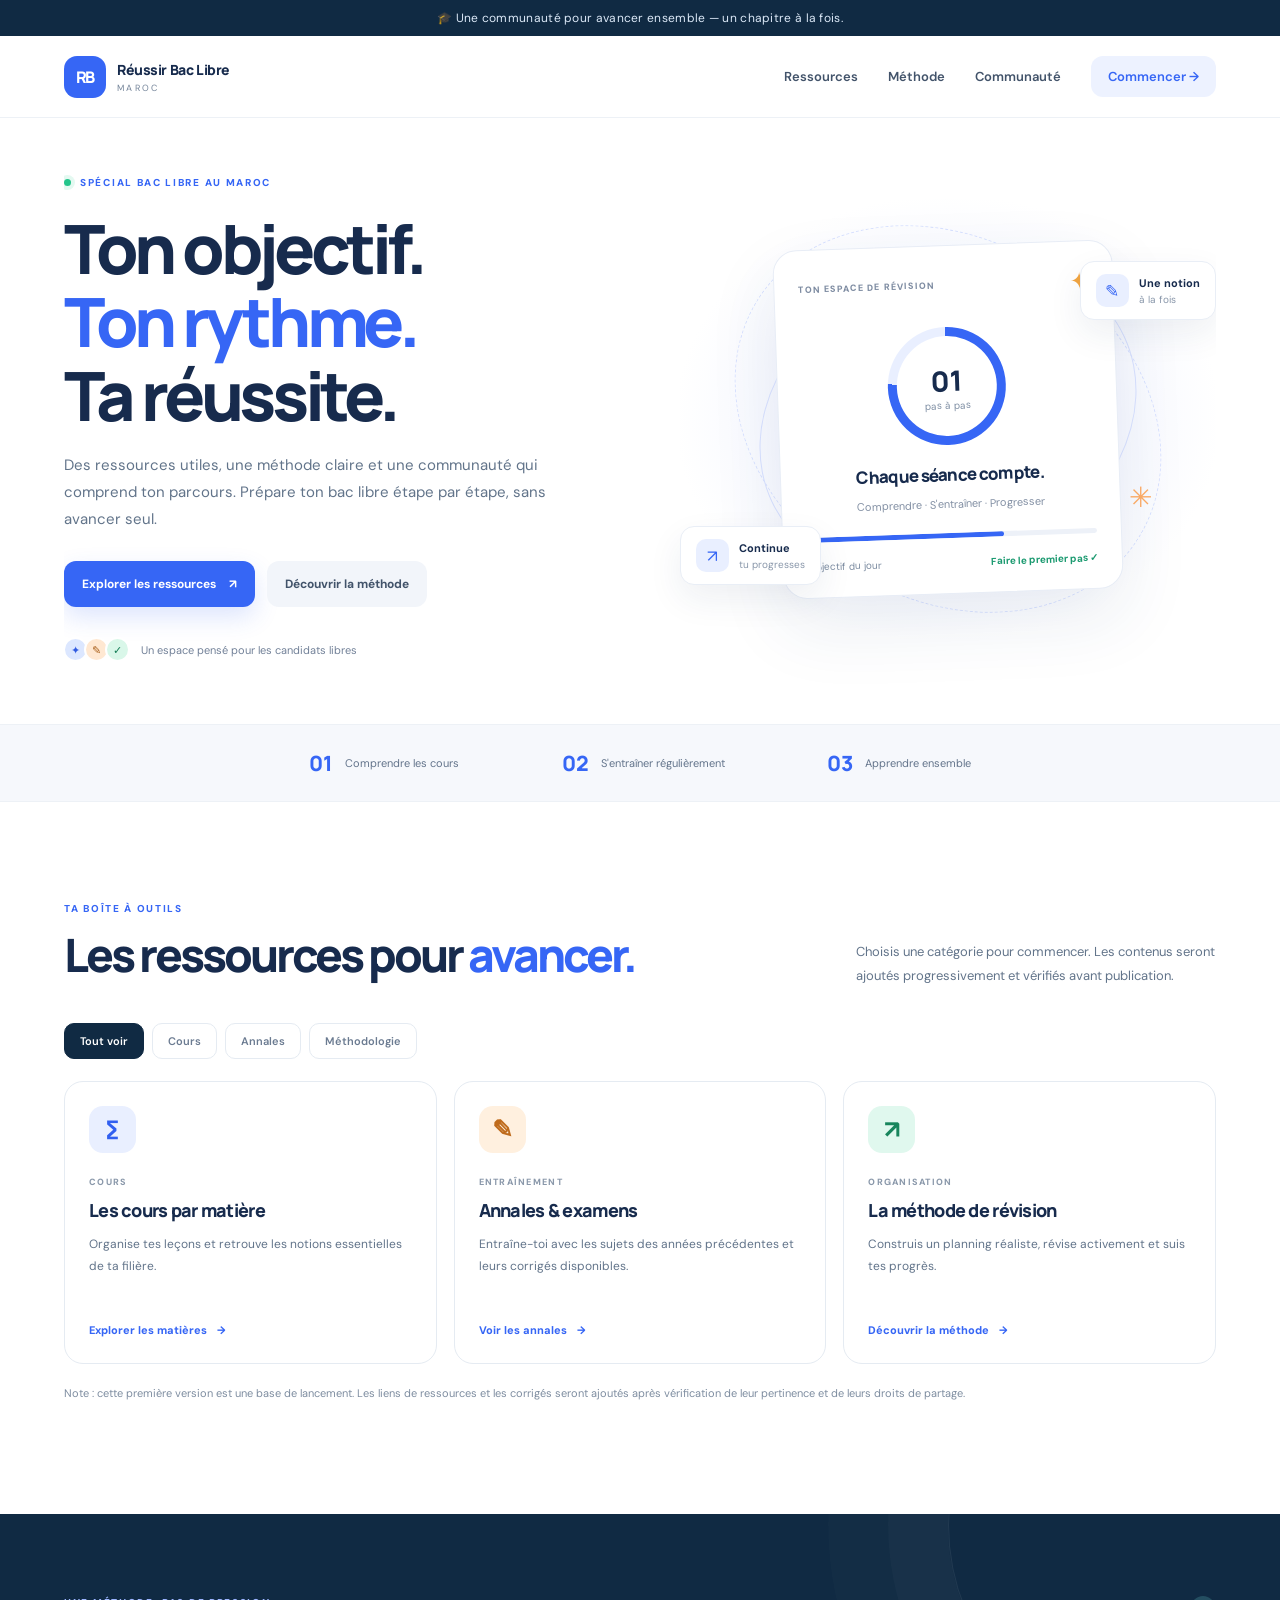
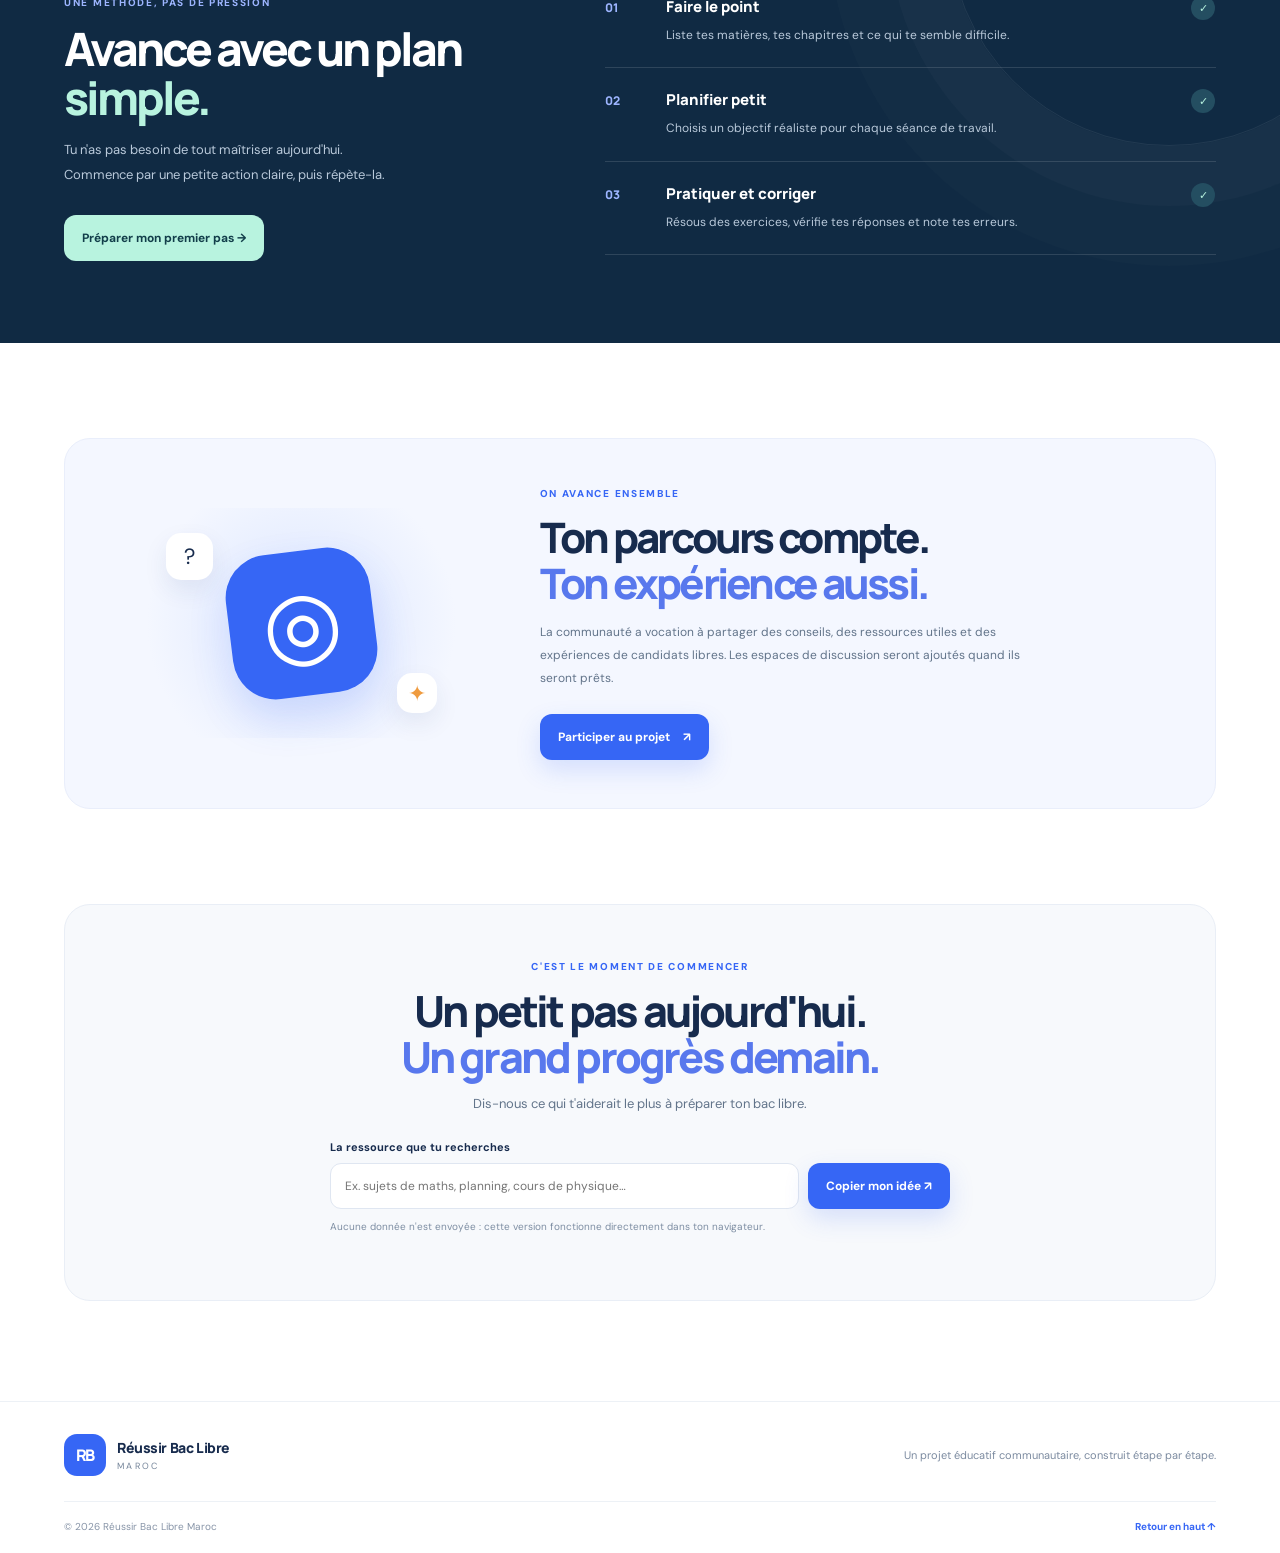
==== index.html @ 049cbcfb "Add files via upload" ====
<!doctype html>
<html lang="fr">
<head>
  <meta charset="utf-8">
  <meta name="viewport" content="width=device-width, initial-scale=1">
  <meta name="description" content="Réussir Bac Libre Maroc : ressources, méthodes de révision, annales et conseils pour préparer le baccalauréat libre au Maroc.">
  <meta name="theme-color" content="#102a43">
  <title>Réussir Bac Libre Maroc | Avance à ton rythme</title>
  <link rel="icon" href="favicon.svg" type="image/svg+xml">
  <link rel="stylesheet" href="style.css">
</head>
<body>
  <div class="announcement">🎓 Une communauté pour avancer ensemble — un chapitre à la fois.</div>
  <header class="site-header">
    <a class="brand" href="#accueil" aria-label="Réussir Bac Libre Maroc - Accueil">
      <span class="brand-mark">RB</span>
      <span><strong>Réussir Bac Libre</strong><small>MAROC</small></span>
    </a>
    <button class="menu-toggle" aria-label="Ouvrir le menu" aria-expanded="false">☰</button>
    <nav class="nav">
      <a href="#ressources">Ressources</a>
      <a href="#methode">Méthode</a>
      <a href="#communaute">Communauté</a>
      <a class="nav-cta" href="#demarrer">Commencer →</a>
    </nav>
  </header>

  <main>
    <section class="hero section" id="accueil">
      <div class="hero-copy reveal">
        <div class="eyebrow"><span class="live-dot"></span> SPÉCIAL BAC LIBRE AU MAROC</div>
        <h1>Ton objectif.<br><span>Ton rythme.</span><br>Ta réussite.</h1>
        <p class="hero-text">Des ressources utiles, une méthode claire et une communauté qui comprend ton parcours. Prépare ton bac libre étape par étape, sans avancer seul.</p>
        <div class="hero-actions">
          <a class="button button-primary" href="#ressources">Explorer les ressources <span>↗</span></a>
          <a class="button button-quiet" href="#methode">Découvrir la méthode</a>
        </div>
        <div class="trust-line"><span class="avatar-stack"><i>✦</i><i>✎</i><i>✓</i></span><span>Un espace pensé pour les candidats libres</span></div>
      </div>
      <div class="hero-visual reveal">
        <div class="orbit orbit-one"></div><div class="orbit orbit-two"></div>
        <div class="study-card">
          <div class="study-card-top"><span class="mini-label">TON ESPACE DE RÉVISION</span><span class="spark">✦</span></div>
          <div class="progress-ring"><div><strong>01</strong><small>pas à pas</small></div></div>
          <h3>Chaque séance compte.</h3>
          <p>Comprendre · S'entraîner · Progresser</p>
          <div class="fake-progress"><span></span></div>
          <div class="card-bottom"><span>Objectif du jour</span><strong>Faire le premier pas ✓</strong></div>
        </div>
        <div class="floating-note note-top"><span>✎</span><div><strong>Une notion</strong><small>à la fois</small></div></div>
        <div class="floating-note note-bottom"><span>↗</span><div><strong>Continue</strong><small>tu progresses</small></div></div>
        <div class="hero-star">✳</div>
      </div>
    </section>

    <section class="stats-strip" aria-label="Les piliers du site">
      <div><strong>01</strong><span>Comprendre les cours</span></div>
      <div><strong>02</strong><span>S'entraîner régulièrement</span></div>
      <div><strong>03</strong><span>Apprendre ensemble</span></div>
    </section>

    <section class="section resources-section" id="ressources">
      <div class="section-heading reveal">
        <div><div class="eyebrow">TA BOÎTE À OUTILS</div><h2>Les ressources pour <span>avancer.</span></h2></div>
        <p>Choisis une catégorie pour commencer. Les contenus seront ajoutés progressivement et vérifiés avant publication.</p>
      </div>
      <div class="filter-row" role="group" aria-label="Filtrer les ressources">
        <button class="filter active" data-filter="all">Tout voir</button>
        <button class="filter" data-filter="cours">Cours</button>
        <button class="filter" data-filter="examens">Annales</button>
        <button class="filter" data-filter="methode">Méthodologie</button>
      </div>
      <div class="resource-grid">
        <article class="resource-card reveal" data-category="cours">
          <div class="resource-icon icon-blue">∑</div><div class="resource-tag">COURS</div>
          <h3>Les cours par matière</h3><p>Organise tes leçons et retrouve les notions essentielles de ta filière.</p>
          <a href="#demarrer" class="text-link">Explorer les matières <span>→</span></a>
        </article>
        <article class="resource-card reveal" data-category="examens">
          <div class="resource-icon icon-orange">✎</div><div class="resource-tag">ENTRAÎNEMENT</div>
          <h3>Annales & examens</h3><p>Entraîne-toi avec les sujets des années précédentes et leurs corrigés disponibles.</p>
          <a href="#demarrer" class="text-link">Voir les annales <span>→</span></a>
        </article>
        <article class="resource-card reveal" data-category="methode">
          <div class="resource-icon icon-green">↗</div><div class="resource-tag">ORGANISATION</div>
          <h3>La méthode de révision</h3><p>Construis un planning réaliste, révise activement et suis tes progrès.</p>
          <a href="#methode" class="text-link">Découvrir la méthode <span>→</span></a>
        </article>
      </div>
      <p class="content-note">Note : cette première version est une base de lancement. Les liens de ressources et les corrigés seront ajoutés après vérification de leur pertinence et de leurs droits de partage.</p>
    </section>

    <section class="method-section" id="methode">
      <div class="section method-layout">
        <div class="method-copy reveal">
          <div class="eyebrow light-eyebrow">UNE MÉTHODE, PAS DE PRESSION</div>
          <h2>Avance avec un plan <span>simple.</span></h2>
          <p>Tu n'as pas besoin de tout maîtriser aujourd'hui. Commence par une petite action claire, puis répète-la.</p>
          <a class="button button-light" href="#demarrer">Préparer mon premier pas →</a>
        </div>
        <div class="steps reveal">
          <div class="step"><span class="step-number">01</span><div><h3>Faire le point</h3><p>Liste tes matières, tes chapitres et ce qui te semble difficile.</p></div><span class="step-check">✓</span></div>
          <div class="step"><span class="step-number">02</span><div><h3>Planifier petit</h3><p>Choisis un objectif réaliste pour chaque séance de travail.</p></div><span class="step-check">✓</span></div>
          <div class="step"><span class="step-number">03</span><div><h3>Pratiquer et corriger</h3><p>Résous des exercices, vérifie tes réponses et note tes erreurs.</p></div><span class="step-check">✓</span></div>
        </div>
      </div>
    </section>

    <section class="section community-section" id="communaute">
      <div class="community-panel reveal">
        <div class="community-art"><span class="bubble bubble-one">?</span><span class="bubble bubble-two">✦</span><div class="people-icon">◎</div></div>
        <div class="community-copy"><div class="eyebrow">ON AVANCE ENSEMBLE</div><h2>Ton parcours compte.<br><span>Ton expérience aussi.</span></h2><p>La communauté a vocation à partager des conseils, des ressources utiles et des expériences de candidats libres. Les espaces de discussion seront ajoutés quand ils seront prêts.</p><a class="button button-primary" href="#demarrer">Participer au projet <span>↗</span></a></div>
      </div>
    </section>

    <section class="section start-section" id="demarrer">
      <div class="start-card reveal">
        <div class="eyebrow">C'EST LE MOMENT DE COMMENCER</div>
        <h2>Un petit pas aujourd'hui.<br><span>Un grand progrès demain.</span></h2>
        <p>Dis-nous ce qui t'aiderait le plus à préparer ton bac libre.</p>
        <form id="idea-form">
          <label for="idea">La ressource que tu recherches</label>
          <div class="form-row"><input id="idea" name="idea" type="text" placeholder="Ex. sujets de maths, planning, cours de physique…" required maxlength="180"><button class="button button-primary" type="submit">Copier mon idée ↗</button></div>
          <p class="form-help" id="form-message" aria-live="polite">Aucune donnée n'est envoyée : cette version fonctionne directement dans ton navigateur.</p>
        </form>
      </div>
    </section>
  </main>

  <footer class="footer">
    <a class="brand footer-brand" href="#accueil"><span class="brand-mark">RB</span><span><strong>Réussir Bac Libre</strong><small>MAROC</small></span></a>
    <p>Un projet éducatif communautaire, construit étape par étape.</p>
    <div class="footer-bottom"><span>© <span id="year"></span> Réussir Bac Libre Maroc</span><a href="#accueil">Retour en haut ↑</a></div>
  </footer>
  <script src="script.js"></script>
</body>
</html>
---- style.css ----
@import url('https://fonts.googleapis.com/css2?family=DM+Sans:wght@400;500;600;700&family=Manrope:wght@400;500;600;700;800&display=swap');
:root{--navy:#102a43;--ink:#172b4d;--muted:#62748a;--blue:#3666f5;--mint:#b8f3df;--paper:#f7f9fc;--line:#e5ebf2;--orange:#ffb36b}
*{box-sizing:border-box}html{scroll-behavior:smooth;scroll-padding-top:88px}body{margin:0;color:var(--ink);font-family:"DM Sans",sans-serif;background:#fff}a{color:inherit;text-decoration:none}.announcement{background:var(--navy);color:#dce9f8;text-align:center;padding:10px 16px;font-size:12px;letter-spacing:.025em}.site-header{height:82px;display:flex;align-items:center;justify-content:space-between;padding:0 max(5vw,24px);border-bottom:1px solid #edf1f6;background:rgba(255,255,255,.92);position:sticky;top:0;z-index:10;backdrop-filter:blur(14px)}.brand{display:flex;align-items:center;gap:11px}.brand-mark{width:42px;height:42px;background:var(--blue);color:#fff;border-radius:13px;display:grid;place-items:center;font-family:Manrope,sans-serif;font-weight:800;letter-spacing:-.07em}.brand strong,.brand small{display:block}.brand strong{font:800 14px Manrope,sans-serif;letter-spacing:-.03em}.brand small{font-size:9px;letter-spacing:.25em;color:#75859a;margin-top:3px}.nav{display:flex;align-items:center;gap:30px;font-size:13px;font-weight:600;color:#42536a}.nav a:hover,.text-link:hover{color:var(--blue)}.nav .nav-cta{background:#edf2ff;color:var(--blue);padding:12px 17px;border-radius:12px}.menu-toggle{display:none;background:none;border:0;font-size:24px;color:var(--navy)}.section{width:min(1160px,90%);margin:0 auto}.hero{min-height:580px;display:grid;grid-template-columns:1.04fr .96fr;align-items:center;gap:35px;padding-top:58px;padding-bottom:62px;overflow:hidden}.eyebrow{font-size:10px;font-weight:800;letter-spacing:.17em;color:var(--blue);display:flex;align-items:center;gap:9px}.live-dot{height:7px;width:7px;background:#24c58b;border-radius:50%;box-shadow:0 0 0 4px #e4f9f1}.hero h1,.section-heading h2,.method-copy h2,.community-copy h2,.start-card h2{font-family:Manrope,sans-serif;font-size:clamp(42px,5.4vw,68px);line-height:1.08;letter-spacing:-.065em;margin:23px 0 20px;font-weight:800}.hero h1 span,.section-heading h2 span,.method-copy h2 span,.community-copy h2 span,.start-card h2 span{color:var(--blue)}.hero-text{max-width:500px;color:var(--muted);line-height:1.8;font-size:15px}.hero-actions{display:flex;gap:12px;flex-wrap:wrap;margin-top:28px}.button{border:0;border-radius:12px;padding:15px 18px;font:700 12px "DM Sans",sans-serif;display:inline-flex;align-items:center;justify-content:center;gap:13px;cursor:pointer;transition:transform .2s,box-shadow .2s}.button:hover{transform:translateY(-3px)}.button-primary{background:var(--blue);color:#fff;box-shadow:0 10px 24px #3666f52b}.button-quiet{background:#f2f5fa;color:#42536a}.trust-line{display:flex;align-items:center;gap:11px;color:#728198;font-size:11px;margin-top:30px}.avatar-stack{display:flex;padding-left:3px}.avatar-stack i{font-style:normal;display:grid;place-items:center;margin-left:-4px;border:2px solid white;border-radius:50%;width:25px;height:25px;background:#dce7ff;color:#315be1;font-size:11px}.avatar-stack i:nth-child(2){background:#ffe8d2;color:#a85e19}.avatar-stack i:nth-child(3){background:#d9f7e9;color:#137c55}.hero-visual{height:440px;display:grid;place-items:center;position:relative;background:radial-gradient(ellipse at center,#e9efff 0%,#f6f8ff 42%,transparent 72%)}.orbit{position:absolute;border:1px solid #d9e2ff;border-radius:50%;transform:rotate(-25deg)}.orbit-one{width:390px;height:310px}.orbit-two{width:450px;height:360px;transform:rotate(32deg);border-style:dashed}.study-card{width:min(340px,82%);background:#fff;border:1px solid #e8edf6;border-radius:24px;padding:24px;box-shadow:0 28px 70px #1d3d7018;z-index:1;transform:rotate(-2deg);animation:float 6s ease-in-out infinite}.study-card-top,.card-bottom{display:flex;justify-content:space-between;align-items:center}.mini-label{font-size:9px;font-weight:800;letter-spacing:.12em;color:#7d8ba1}.spark{color:#f2a541;font-size:23px}.progress-ring{margin:27px auto 18px;width:118px;height:118px;border-radius:50%;display:grid;place-items:center;background:conic-gradient(var(--blue) 0 76%,#e9efff 76% 100%);position:relative}.progress-ring:before{content:"";position:absolute;inset:9px;border-radius:50%;background:#fff}.progress-ring div{z-index:1;text-align:center}.progress-ring strong,.progress-ring small{display:block}.progress-ring strong{font:800 28px Manrope}.progress-ring small{font-size:10px;color:#8090a5}.study-card h3{text-align:center;font:800 17px Manrope;letter-spacing:-.04em;margin:10px 0}.study-card>p{text-align:center;color:#8390a4;font-size:11px}.fake-progress{height:5px;background:#edf1f8;border-radius:10px;margin:22px 0 18px;overflow:hidden}.fake-progress span{display:block;width:68%;height:100%;background:var(--blue);border-radius:10px}.card-bottom{font-size:10px;color:#7b8ba0}.card-bottom strong{color:#1b9a70;font-size:10px}.floating-note{position:absolute;z-index:2;background:#fff;border:1px solid #e9eef6;border-radius:14px;padding:12px 15px;display:flex;align-items:center;gap:10px;box-shadow:0 14px 35px #16376113;animation:float 5s ease-in-out infinite}.floating-note>span{width:33px;height:33px;display:grid;place-items:center;border-radius:10px;background:#e9efff;color:var(--blue);font-size:17px}.floating-note strong,.floating-note small{display:block}.floating-note strong{font-size:11px}.floating-note small{font-size:10px;color:#8997aa;margin-top:3px}.note-top{top:62px;right:0}.note-bottom{bottom:54px;left:0;animation-delay:-2s}.hero-star{position:absolute;right:12%;bottom:28%;font-size:28px;color:#ffad65}.stats-strip{background:#f6f8fc;display:flex;justify-content:center;gap:clamp(25px,8vw,120px);padding:24px 5%;border-top:1px solid #edf1f6;border-bottom:1px solid #edf1f6}.stats-strip div{display:flex;align-items:center;gap:12px}.stats-strip strong{font:800 21px Manrope;color:var(--blue)}.stats-strip span{font-size:11px;color:#63748b}.resources-section{padding-top:100px;padding-bottom:100px}.section-heading{display:flex;align-items:end;justify-content:space-between;gap:30px}.section-heading h2,.method-copy h2,.community-copy h2,.start-card h2{font-size:clamp(32px,4vw,46px);margin:15px 0}.section-heading>p{max-width:360px;font-size:13px;line-height:1.8;color:var(--muted);margin-bottom:8px}.filter-row{display:flex;gap:8px;margin:28px 0 22px;flex-wrap:wrap}.filter{border:1px solid var(--line);background:white;border-radius:10px;padding:10px 15px;color:#6b7b91;font:600 11px "DM Sans";cursor:pointer}.filter.active{background:var(--navy);border-color:var(--navy);color:white}.resource-grid{display:grid;grid-template-columns:repeat(3,1fr);gap:17px}.resource-card{border:1px solid var(--line);border-radius:19px;padding:24px;transition:transform .25s,box-shadow .25s;background:#fff}.resource-card:hover{transform:translateY(-5px);box-shadow:0 18px 45px #1b3d7010}.resource-icon{width:47px;height:47px;border-radius:14px;display:grid;place-items:center;font-size:25px;font-weight:700;margin-bottom:23px}.icon-blue{background:#e9efff;color:#315ff0}.icon-orange{background:#fff0df;color:#bf6b1c}.icon-green{background:#e0f8ee;color:#18855c}.resource-tag{font-size:9px;font-weight:800;letter-spacing:.14em;color:#8a98aa}.resource-card h3{font:800 18px Manrope;letter-spacing:-.04em;margin:10px 0}.resource-card p{color:var(--muted);font-size:12px;line-height:1.8;min-height:65px}.text-link{display:inline-flex;gap:10px;align-items:center;color:var(--blue);font-size:11px;font-weight:800;margin-top:12px}.content-note{font-size:11px;line-height:1.7;color:#7e8da0;margin-top:20px}.method-section{background:var(--navy);color:white;overflow:hidden;position:relative}.method-section:before{content:"";position:absolute;width:440px;height:440px;border:1px solid #ffffff13;border-radius:50%;right:-110px;top:-210px;box-shadow:0 0 0 60px #ffffff05,0 0 0 120px #ffffff03}.method-layout{display:grid;grid-template-columns:.85fr 1.15fr;gap:90px;padding-top:82px;padding-bottom:82px;position:relative}.light-eyebrow{color:#9db5ff}.method-copy h2{color:#fff}.method-copy h2 span{color:var(--mint)}.method-copy>p{font-size:13px;line-height:1.9;color:#b9c9da;max-width:340px;margin-bottom:28px}.button-light{background:var(--mint);color:#123e4a}.steps{display:flex;flex-direction:column}.step{display:grid;grid-template-columns:45px 1fr 25px;gap:16px;padding:21px 0;border-bottom:1px solid #ffffff20;align-items:start}.step:first-child{padding-top:0}.step-number{font:800 12px Manrope;color:#9db5ff;padding-top:3px}.step h3{font:800 15px Manrope;margin:0 0 8px}.step p{font-size:12px;line-height:1.8;color:#b9c9da;margin:0;max-width:400px}.step-check{background:#244e61;color:var(--mint);width:24px;height:24px;border-radius:50%;display:grid;place-items:center;font-size:11px}.community-section{padding-top:95px;padding-bottom:95px}.community-panel{background:#f4f7ff;border:1px solid #e9eefb;border-radius:26px;padding:48px;display:grid;grid-template-columns:.75fr 1.25fr;gap:50px;align-items:center;overflow:hidden}.community-art{height:230px;position:relative;display:grid;place-items:center;background:radial-gradient(circle,#dce5ff 0,#eaf0ff 42%,transparent 70%)}.people-icon{width:145px;height:145px;border-radius:43px;background:var(--blue);color:white;display:grid;place-items:center;font-size:92px;box-shadow:0 20px 40px #3666f52b;transform:rotate(-7deg)}.bubble{position:absolute;z-index:2;display:grid;place-items:center;background:#fff;border-radius:15px;box-shadow:0 10px 25px #203f7816;font-size:22px}.bubble-one{width:47px;height:47px;top:25px;left:14%}.bubble-two{width:40px;height:40px;bottom:25px;right:14%;color:#ef9b3f}.community-copy h2{font-size:clamp(30px,3.5vw,42px)}.community-copy h2 span{color:#5878ed}.community-copy>p{font-size:12px;line-height:1.9;color:var(--muted);max-width:500px;margin-bottom:24px}.start-section{padding-bottom:100px}.start-card{text-align:center;background:#f7f9fc;border:1px solid #e9eef6;border-radius:26px;padding:55px 25px}.start-card .eyebrow{justify-content:center}.start-card h2{font-size:clamp(30px,4vw,43px)}.start-card h2 span{color:#5878ed}.start-card>p{font-size:13px;color:var(--muted)}.start-card form{max-width:620px;text-align:left;margin:28px auto 0}.start-card label{display:block;font-size:11px;font-weight:700;margin-bottom:9px}.form-row{display:flex;gap:9px}.form-row input{min-width:0;flex:1;border:1px solid #dfe6f1;border-radius:11px;padding:14px;font:12px "DM Sans";outline:none}.form-row input:focus{border-color:var(--blue);box-shadow:0 0 0 3px #3666f51a}.form-help{font-size:10px;color:#7d8da2;line-height:1.6}.footer{padding:32px max(5vw,24px) 20px;border-top:1px solid #edf1f6;display:grid;grid-template-columns:1fr 1fr;gap:25px;align-items:center}.footer>p{font-size:11px;color:#7c8ba0;text-align:right}.footer-bottom{grid-column:1/-1;display:flex;justify-content:space-between;border-top:1px solid #edf1f6;padding-top:18px;color:#8794a7;font-size:10px}.footer-bottom a{color:var(--blue);font-weight:700}.reveal{opacity:0;transform:translateY(18px);transition:opacity .65s ease,transform .65s ease}.reveal.visible{opacity:1;transform:translateY(0)}@keyframes float{0%,100%{translate:0 0}50%{translate:0 -9px}}@media(max-width:800px){.site-header{height:72px}.menu-toggle{display:block}.nav{display:none;position:absolute;top:71px;left:0;right:0;background:#fff;border-bottom:1px solid var(--line);padding:20px 5%;flex-direction:column;align-items:stretch;gap:18px}.nav.open{display:flex}.nav .nav-cta{text-align:center}.hero{grid-template-columns:1fr;padding-top:55px;gap:10px}.hero-copy{max-width:620px}.hero-visual{height:390px}.section-heading{display:block}.section-heading>p{margin-top:10px}.resource-grid{grid-template-columns:1fr 1fr}.method-layout{grid-template-columns:1fr;gap:45px;padding-top:65px;padding-bottom:65px}.community-panel{grid-template-columns:1fr;gap:20px;padding:30px}.community-art{height:190px}.community-copy{text-align:center}.community-copy .eyebrow{justify-content:center}.community-copy>p{margin-left:auto;margin-right:auto}.community-copy .button{margin:auto}.stats-strip{gap:22px;justify-content:space-around}.stats-strip div{gap:7px}.stats-strip span{max-width:95px;line-height:1.4}}@media(max-width:520px){.announcement{font-size:10px}.site-header{padding:0 5%}.brand strong{font-size:12px}.hero h1{font-size:48px}.hero-visual{height:340px}.orbit-one{width:300px;height:250px}.orbit-two{width:330px;height:290px}.study-card{padding:19px;width:275px}.progress-ring{width:100px;height:100px;margin:20px auto 14px}.note-top{right:-4px;top:30px}.note-bottom{left:-4px;bottom:25px}.floating-note{padding:9px 10px}.floating-note>span{width:28px;height:28px}.stats-strip{display:grid;grid-template-columns:1fr;gap:13px;padding:22px 8%}.stats-strip div{justify-content:flex-start}.stats-strip strong{width:30px}.resources-section{padding-top:70px;padding-bottom:70px}.resource-grid{grid-template-columns:1fr}.resource-card p{min-height:0}.resource-card{padding:22px}.method-layout{width:86%}.community-section{padding-top:65px;padding-bottom:65px}.community-panel{padding:23px}.start-section{padding-bottom:65px}.start-card{padding:38px 18px}.form-row{flex-direction:column}.form-row .button{width:100%}.footer{grid-template-columns:1fr;gap:14px}.footer>p{text-align:left;margin:0}.footer-bottom{grid-column:auto}.hero-actions .button{font-size:11px;padding:13px 14px}}@media(prefers-reduced-motion:reduce){*,*::before,*::after{scroll-behavior:auto!important;animation:none!important;transition:none!important}.reveal{opacity:1;transform:none}}
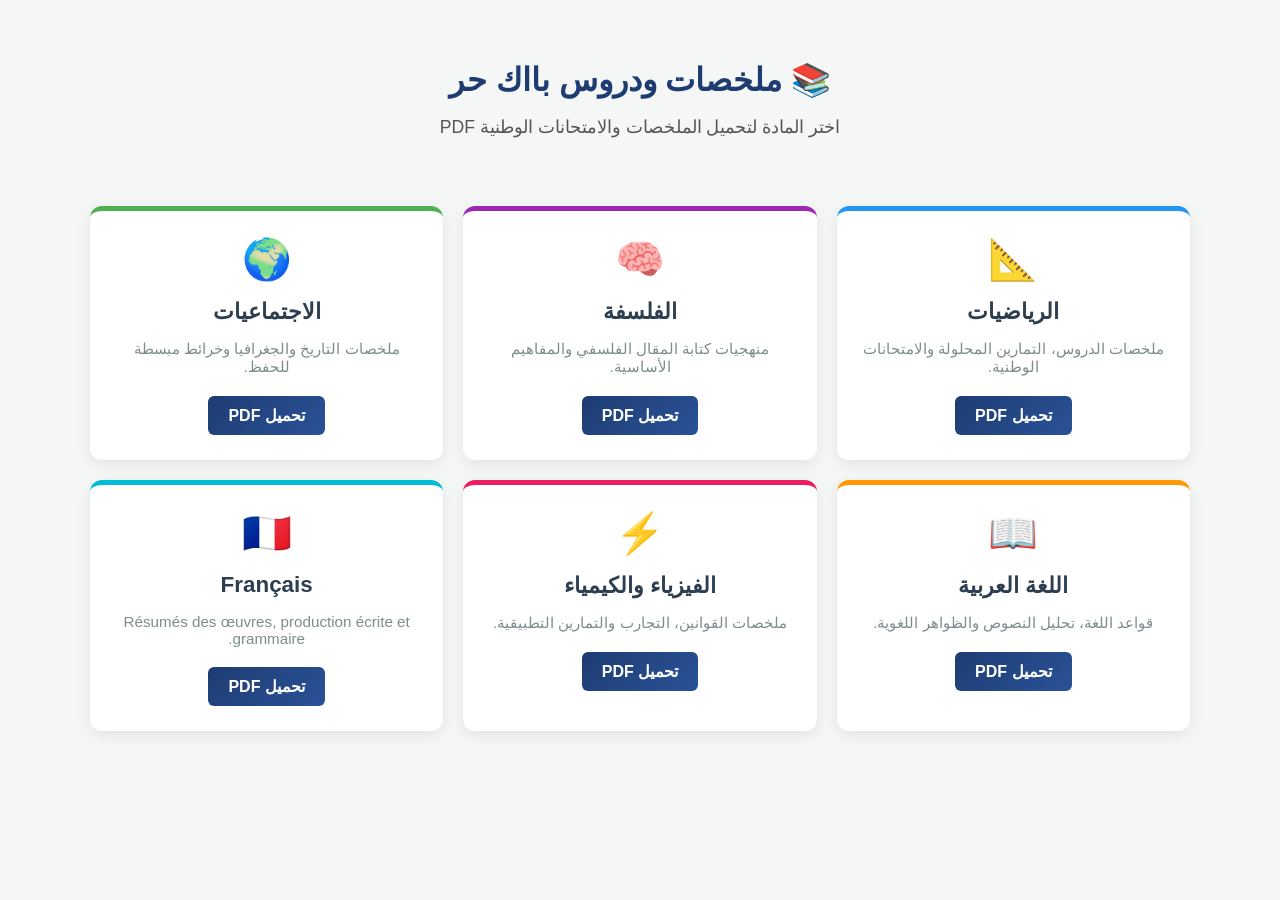
==== commit f6fb99cc: "Update index.html" ====
--- a/index.html
+++ b/index.html
@@ -1,137 +1,141 @@
-<!doctype html>
-<html lang="fr">
+   <!DOCTYPE html>
+<html lang="ar" dir="rtl">
 <head>
-  <meta charset="utf-8">
-  <meta name="viewport" content="width=device-width, initial-scale=1">
-  <meta name="description" content="Réussir Bac Libre Maroc : ressources, méthodes de révision, annales et conseils pour préparer le baccalauréat libre au Maroc.">
-  <meta name="theme-color" content="#102a43">
-  <title>Réussir Bac Libre Maroc | Avance à ton rythme</title>
-  <link rel="icon" href="favicon.svg" type="image/svg+xml">
-  <link rel="stylesheet" href="style.css">
+  <meta charset="UTF-8">
+  <meta name="viewport" content="width=device-width, initial-scale=1.0">
+  <title>Réussir Bac Libre Maroc - دروس وملخصات</title>
+  <style>
+    * {
+      box-sizing: border-box;
+      font-family: 'Segoe UI', Tahoma, Geneva, Verdana, sans-serif;
+    }
+    body {
+      background-color: #f4f7f6;
+      margin: 0;
+      padding: 20px;
+      direction: rtl;
+    }
+    .header {
+      text-align: center;
+      padding: 20px 0;
+    }
+    .header h1 {
+      color: #1e3c72;
+      margin-bottom: 8px;
+    }
+    .header p {
+      color: #555;
+      font-size: 1.1rem;
+    }
+    /* شبكة المواد */
+    .grid-container {
+      display: grid;
+      grid-template-columns: repeat(auto-fit, minmax(280px, 1fr));
+      gap: 20px;
+      max-width: 1100px;
+      margin: 30px auto;
+    }
+    /* بطاقة المادة */
+    .card {
+      background: #ffffff;
+      border-radius: 12px;
+      padding: 25px 20px;
+      box-shadow: 0 4px 15px rgba(0,0,0,0.08);
+      text-align: center;
+      transition: transform 0.3s ease, box-shadow 0.3s ease;
+      border-top: 5px solid #1e3c72;
+    }
+    .card:hover {
+      transform: translateY(-5px);
+      box-shadow: 0 8px 25px rgba(0,0,0,0.15);
+    }
+    .card-icon {
+      font-size: 2.5rem;
+      margin-bottom: 15px;
+    }
+    .card h3 {
+      margin: 0 0 10px 0;
+      color: #2c3e50;
+      font-size: 1.4rem;
+    }
+    .card p {
+      color: #7f8c8d;
+      font-size: 0.95rem;
+      margin-bottom: 20px;
+    }
+    .btn-download {
+      display: inline-block;
+      background: linear-gradient(135deg, #1e3c72, #2a5298);
+      color: white;
+      padding: 10px 20px;
+      border-radius: 6px;
+      text-decoration: none;
+      font-weight: bold;
+      transition: background 0.3s ease;
+    }
+    .btn-download:hover {
+      background: linear-gradient(135deg, #2a5298, #1e3c72);
+    }
+  </style>
 </head>
 <body>
-  <div class="announcement">🎓 Une communauté pour avancer ensemble — un chapitre à la fois.</div>
-  <header class="site-header">
-    <a class="brand" href="#accueil" aria-label="Réussir Bac Libre Maroc - Accueil">
-      <span class="brand-mark">RB</span>
-      <span><strong>Réussir Bac Libre</strong><small>MAROC</small></span>
-    </a>
-    <button class="menu-toggle" aria-label="Ouvrir le menu" aria-expanded="false">☰</button>
-    <nav class="nav">
-      <a href="#ressources">Ressources</a>
-      <a href="#methode">Méthode</a>
-      <a href="#communaute">Communauté</a>
-      <a class="nav-cta" href="#demarrer">Commencer →</a>
-    </nav>
-  </header>
 
-  <main>
-    <section class="hero section" id="accueil">
-      <div class="hero-copy reveal">
-        <div class="eyebrow"><span class="live-dot"></span> SPÉCIAL BAC LIBRE AU MAROC</div>
-        <h1>Ton objectif.<br><span>Ton rythme.</span><br>Ta réussite.</h1>
-        <p class="hero-text">Des ressources utiles, une méthode claire et une communauté qui comprend ton parcours. Prépare ton bac libre étape par étape, sans avancer seul.</p>
-        <div class="hero-actions">
-          <a class="button button-primary" href="#ressources">Explorer les ressources <span>↗</span></a>
-          <a class="button button-quiet" href="#methode">Découvrir la méthode</a>
-        </div>
-        <div class="trust-line"><span class="avatar-stack"><i>✦</i><i>✎</i><i>✓</i></span><span>Un espace pensé pour les candidats libres</span></div>
-      </div>
-      <div class="hero-visual reveal">
-        <div class="orbit orbit-one"></div><div class="orbit orbit-two"></div>
-        <div class="study-card">
-          <div class="study-card-top"><span class="mini-label">TON ESPACE DE RÉVISION</span><span class="spark">✦</span></div>
-          <div class="progress-ring"><div><strong>01</strong><small>pas à pas</small></div></div>
-          <h3>Chaque séance compte.</h3>
-          <p>Comprendre · S'entraîner · Progresser</p>
-          <div class="fake-progress"><span></span></div>
-          <div class="card-bottom"><span>Objectif du jour</span><strong>Faire le premier pas ✓</strong></div>
-        </div>
-        <div class="floating-note note-top"><span>✎</span><div><strong>Une notion</strong><small>à la fois</small></div></div>
-        <div class="floating-note note-bottom"><span>↗</span><div><strong>Continue</strong><small>tu progresses</small></div></div>
-        <div class="hero-star">✳</div>
-      </div>
-    </section>
+  <div class="header">
+    <h1>📚 ملخصات ودروس بااك حر</h1>
+    <p>اختر المادة لتحميل الملخصات والامتحانات الوطنية PDF</p>
+  </div>
 
-    <section class="stats-strip" aria-label="Les piliers du site">
-      <div><strong>01</strong><span>Comprendre les cours</span></div>
-      <div><strong>02</strong><span>S'entraîner régulièrement</span></div>
-      <div><strong>03</strong><span>Apprendre ensemble</span></div>
-    </section>
+  <div class="grid-container">
 
-    <section class="section resources-section" id="ressources">
-      <div class="section-heading reveal">
-        <div><div class="eyebrow">TA BOÎTE À OUTILS</div><h2>Les ressources pour <span>avancer.</span></h2></div>
-        <p>Choisis une catégorie pour commencer. Les contenus seront ajoutés progressivement et vérifiés avant publication.</p>
-      </div>
-      <div class="filter-row" role="group" aria-label="Filtrer les ressources">
-        <button class="filter active" data-filter="all">Tout voir</button>
-        <button class="filter" data-filter="cours">Cours</button>
-        <button class="filter" data-filter="examens">Annales</button>
-        <button class="filter" data-filter="methode">Méthodologie</button>
-      </div>
-      <div class="resource-grid">
-        <article class="resource-card reveal" data-category="cours">
-          <div class="resource-icon icon-blue">∑</div><div class="resource-tag">COURS</div>
-          <h3>Les cours par matière</h3><p>Organise tes leçons et retrouve les notions essentielles de ta filière.</p>
-          <a href="#demarrer" class="text-link">Explorer les matières <span>→</span></a>
-        </article>
-        <article class="resource-card reveal" data-category="examens">
-          <div class="resource-icon icon-orange">✎</div><div class="resource-tag">ENTRAÎNEMENT</div>
-          <h3>Annales & examens</h3><p>Entraîne-toi avec les sujets des années précédentes et leurs corrigés disponibles.</p>
-          <a href="#demarrer" class="text-link">Voir les annales <span>→</span></a>
-        </article>
-        <article class="resource-card reveal" data-category="methode">
-          <div class="resource-icon icon-green">↗</div><div class="resource-tag">ORGANISATION</div>
-          <h3>La méthode de révision</h3><p>Construis un planning réaliste, révise activement et suis tes progrès.</p>
-          <a href="#methode" class="text-link">Découvrir la méthode <span>→</span></a>
-        </article>
-      </div>
-      <p class="content-note">Note : cette première version est une base de lancement. Les liens de ressources et les corrigés seront ajoutés après vérification de leur pertinence et de leurs droits de partage.</p>
-    </section>
+    <!-- مادة الرياضيات -->
+    <div class="card" style="border-top-color: #2196F3;">
+      <div class="card-icon">📐</div>
+      <h3>الرياضيات</h3>
+      <p>ملخصات الدروس، التمارين المحلولة والامتحانات الوطنية.</p>
+      <a href="pdf/math.pdf" class="btn-download" target="_blank">تحميل PDF</a>
+    </div>
 
-    <section class="method-section" id="methode">
-      <div class="section method-layout">
-        <div class="method-copy reveal">
-          <div class="eyebrow light-eyebrow">UNE MÉTHODE, PAS DE PRESSION</div>
-          <h2>Avance avec un plan <span>simple.</span></h2>
-          <p>Tu n'as pas besoin de tout maîtriser aujourd'hui. Commence par une petite action claire, puis répète-la.</p>
-          <a class="button button-light" href="#demarrer">Préparer mon premier pas →</a>
-        </div>
-        <div class="steps reveal">
-          <div class="step"><span class="step-number">01</span><div><h3>Faire le point</h3><p>Liste tes matières, tes chapitres et ce qui te semble difficile.</p></div><span class="step-check">✓</span></div>
-          <div class="step"><span class="step-number">02</span><div><h3>Planifier petit</h3><p>Choisis un objectif réaliste pour chaque séance de travail.</p></div><span class="step-check">✓</span></div>
-          <div class="step"><span class="step-number">03</span><div><h3>Pratiquer et corriger</h3><p>Résous des exercices, vérifie tes réponses et note tes erreurs.</p></div><span class="step-check">✓</span></div>
-        </div>
-      </div>
-    </section>
+    <!-- مادة الفلسفة -->
+    <div class="card" style="border-top-color: #9C27B0;">
+      <div class="card-icon">🧠</div>
+      <h3>الفلسفة</h3>
+      <p>منهجيات كتابة المقال الفلسفي والمفاهيم الأساسية.</p>
+      <a href="pdf/philosophie.pdf" class="btn-download" target="_blank">تحميل PDF</a>
+    </div>
 
-    <section class="section community-section" id="communaute">
-      <div class="community-panel reveal">
-        <div class="community-art"><span class="bubble bubble-one">?</span><span class="bubble bubble-two">✦</span><div class="people-icon">◎</div></div>
-        <div class="community-copy"><div class="eyebrow">ON AVANCE ENSEMBLE</div><h2>Ton parcours compte.<br><span>Ton expérience aussi.</span></h2><p>La communauté a vocation à partager des conseils, des ressources utiles et des expériences de candidats libres. Les espaces de discussion seront ajoutés quand ils seront prêts.</p><a class="button button-primary" href="#demarrer">Participer au projet <span>↗</span></a></div>
-      </div>
-    </section>
+    <!-- مادة الاجتماعيات -->
+    <div class="card" style="border-top-color: #4CAF50;">
+      <div class="card-icon">🌍</div>
+      <h3>الاجتماعيات</h3>
+      <p>ملخصات التاريخ والجغرافيا وخرائط مبسطة للحفظ.</p>
+      <a href="pdf/histoire-geo.pdf" class="btn-download" target="_blank">تحميل PDF</a>
+    </div>
 
-    <section class="section start-section" id="demarrer">
-      <div class="start-card reveal">
-        <div class="eyebrow">C'EST LE MOMENT DE COMMENCER</div>
-        <h2>Un petit pas aujourd'hui.<br><span>Un grand progrès demain.</span></h2>
-        <p>Dis-nous ce qui t'aiderait le plus à préparer ton bac libre.</p>
-        <form id="idea-form">
-          <label for="idea">La ressource que tu recherches</label>
-          <div class="form-row"><input id="idea" name="idea" type="text" placeholder="Ex. sujets de maths, planning, cours de physique…" required maxlength="180"><button class="button button-primary" type="submit">Copier mon idée ↗</button></div>
-          <p class="form-help" id="form-message" aria-live="polite">Aucune donnée n'est envoyée : cette version fonctionne directement dans ton navigateur.</p>
-        </form>
-      </div>
-    </section>
-  </main>
+    <!-- مادة اللغة العربية -->
+    <div class="card" style="border-top-color: #FF9800;">
+      <div class="card-icon">📖</div>
+      <h3>اللغة العربية</h3>
+      <p>قواعد اللغة، تحليل النصوص والظواهر اللغوية.</p>
+      <a href="pdf/arabe.pdf" class="btn-download" target="_blank">تحميل PDF</a>
+    </div>
 
-  <footer class="footer">
-    <a class="brand footer-brand" href="#accueil"><span class="brand-mark">RB</span><span><strong>Réussir Bac Libre</strong><small>MAROC</small></span></a>
-    <p>Un projet éducatif communautaire, construit étape par étape.</p>
-    <div class="footer-bottom"><span>© <span id="year"></span> Réussir Bac Libre Maroc</span><a href="#accueil">Retour en haut ↑</a></div>
-  </footer>
-  <script src="script.js"></script>
+    <!-- مادة الفيزياء والكيمياء -->
+    <div class="card" style="border-top-color: #E91E63;">
+      <div class="card-icon">⚡</div>
+      <h3>الفيزياء والكيمياء</h3>
+      <p>ملخصات القوانين، التجارب والتمارين التطبيقية.</p>
+      <a href="pdf/physique.pdf" class="btn-download" target="_blank">تحميل PDF</a>
+    </div>
+
+    <!-- مادة اللغة الفرنسية -->
+    <div class="card" style="border-top-color: #00BCD4;">
+      <div class="card-icon">🇫🇷</div>
+      <h3>Français</h3>
+      <p>Résumés des œuvres, production écrite et grammaire.</p>
+      <a href="pdf/francais.pdf" class="btn-download" target="_blank">تحميل PDF</a>
+    </div>
+
+  </div>
+
 </body>
 </html>
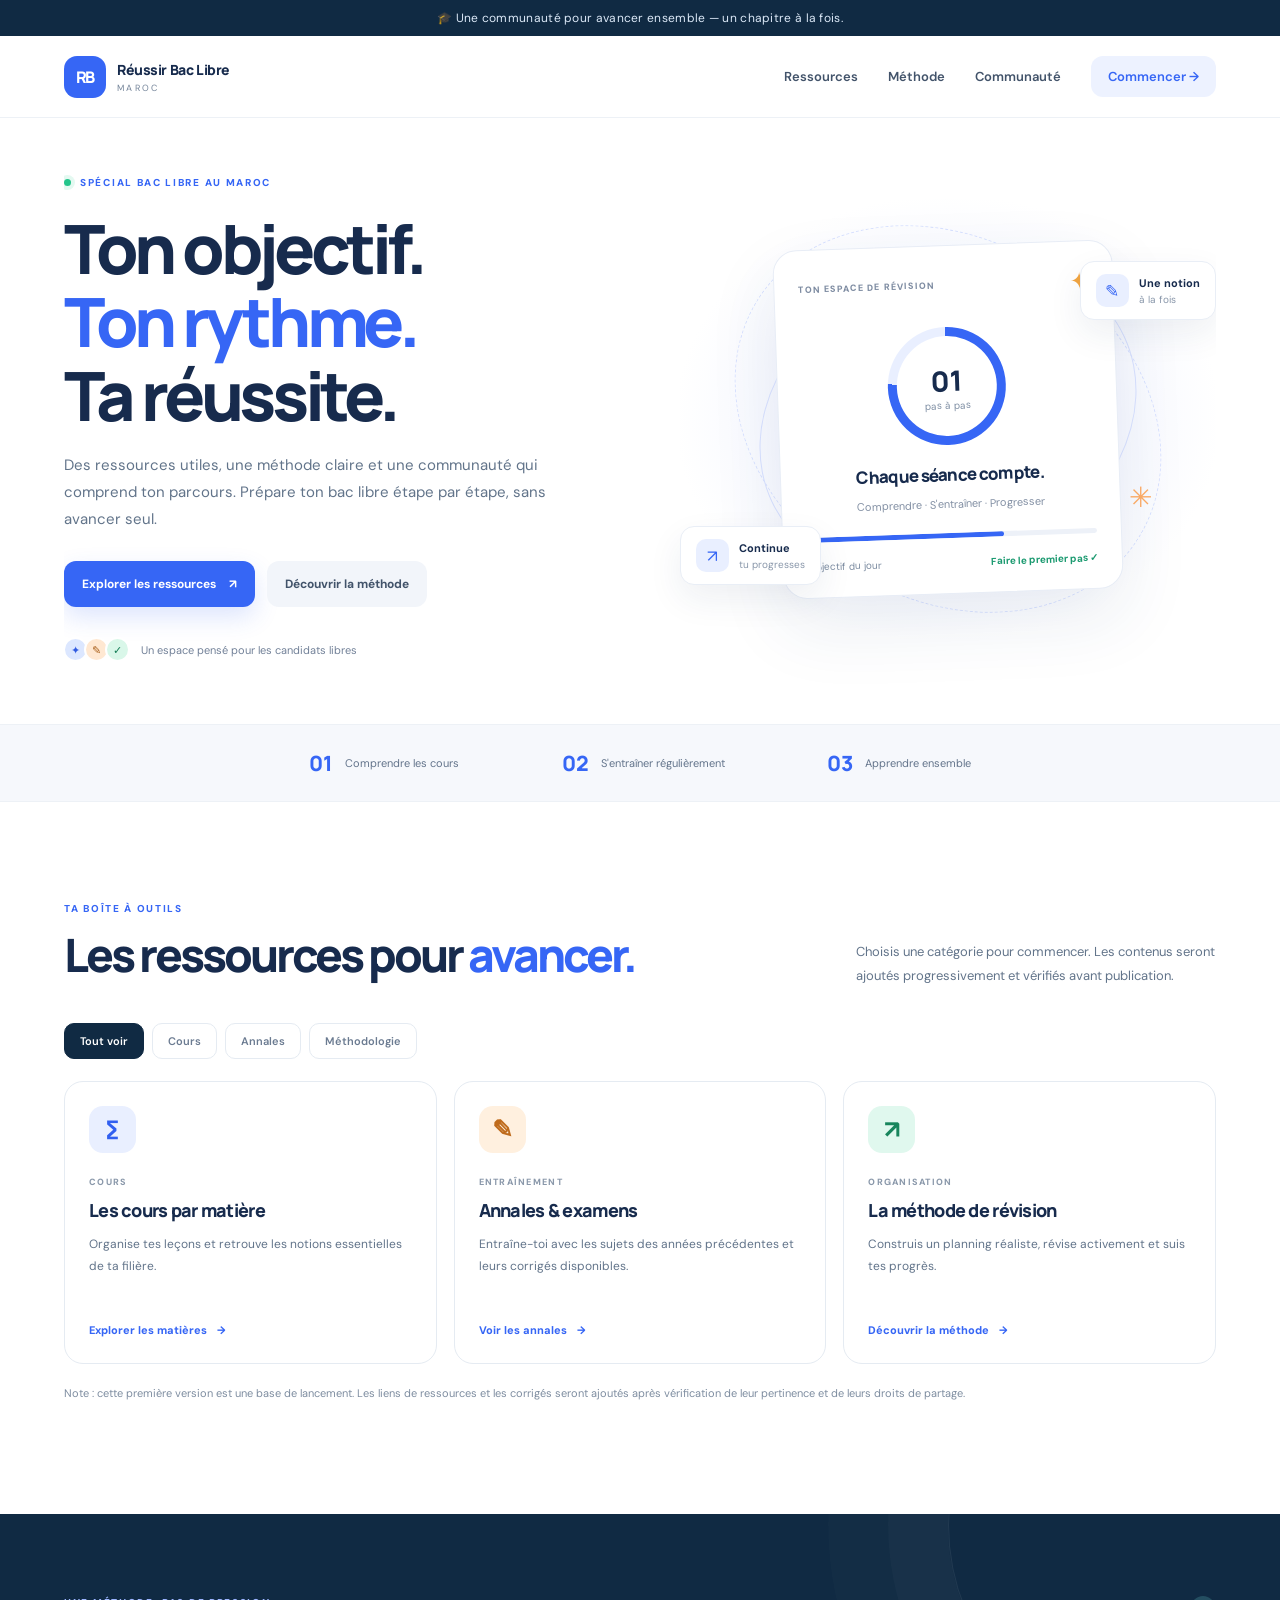
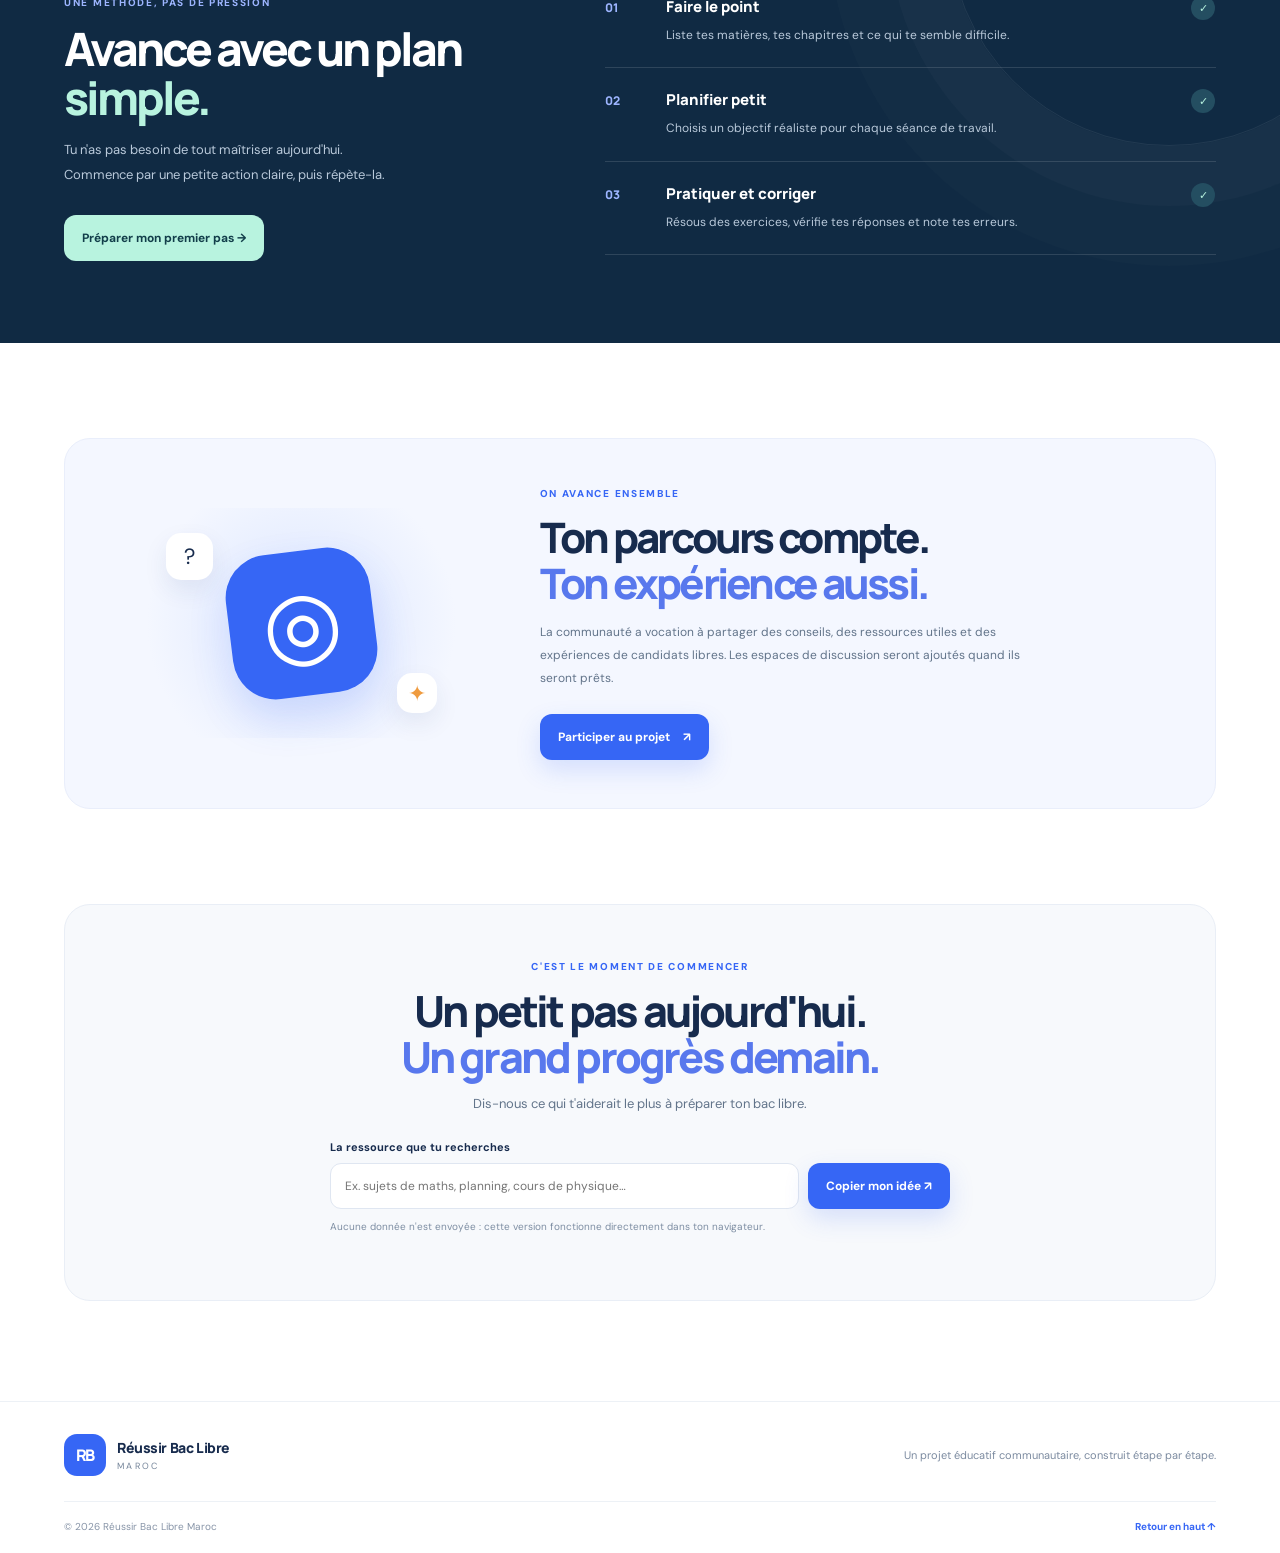
==== commit 3ffa03c7: "Update index.html" ====
--- a/index.html
+++ b/index.html
@@ -1,141 +1,137 @@
-   <!DOCTYPE html>
-<html lang="ar" dir="rtl">
+ <!doctype html>
+<html lang="fr">
 <head>
-  <meta charset="UTF-8">
-  <meta name="viewport" content="width=device-width, initial-scale=1.0">
-  <title>Réussir Bac Libre Maroc - دروس وملخصات</title>
-  <style>
-    * {
-      box-sizing: border-box;
-      font-family: 'Segoe UI', Tahoma, Geneva, Verdana, sans-serif;
-    }
-    body {
-      background-color: #f4f7f6;
-      margin: 0;
-      padding: 20px;
-      direction: rtl;
-    }
-    .header {
-      text-align: center;
-      padding: 20px 0;
-    }
-    .header h1 {
-      color: #1e3c72;
-      margin-bottom: 8px;
-    }
-    .header p {
-      color: #555;
-      font-size: 1.1rem;
-    }
-    /* شبكة المواد */
-    .grid-container {
-      display: grid;
-      grid-template-columns: repeat(auto-fit, minmax(280px, 1fr));
-      gap: 20px;
-      max-width: 1100px;
-      margin: 30px auto;
-    }
-    /* بطاقة المادة */
-    .card {
-      background: #ffffff;
-      border-radius: 12px;
-      padding: 25px 20px;
-      box-shadow: 0 4px 15px rgba(0,0,0,0.08);
-      text-align: center;
-      transition: transform 0.3s ease, box-shadow 0.3s ease;
-      border-top: 5px solid #1e3c72;
-    }
-    .card:hover {
-      transform: translateY(-5px);
-      box-shadow: 0 8px 25px rgba(0,0,0,0.15);
-    }
-    .card-icon {
-      font-size: 2.5rem;
-      margin-bottom: 15px;
-    }
-    .card h3 {
-      margin: 0 0 10px 0;
-      color: #2c3e50;
-      font-size: 1.4rem;
-    }
-    .card p {
-      color: #7f8c8d;
-      font-size: 0.95rem;
-      margin-bottom: 20px;
-    }
-    .btn-download {
-      display: inline-block;
-      background: linear-gradient(135deg, #1e3c72, #2a5298);
-      color: white;
-      padding: 10px 20px;
-      border-radius: 6px;
-      text-decoration: none;
-      font-weight: bold;
-      transition: background 0.3s ease;
-    }
-    .btn-download:hover {
-      background: linear-gradient(135deg, #2a5298, #1e3c72);
-    }
-  </style>
+  <meta charset="utf-8">
+  <meta name="viewport" content="width=device-width, initial-scale=1">
+  <meta name="description" content="Réussir Bac Libre Maroc : ressources, méthodes de révision, annales et conseils pour préparer le baccalauréat libre au Maroc.">
+  <meta name="theme-color" content="#102a43">
+  <title>Réussir Bac Libre Maroc | Avance à ton rythme</title>
+  <link rel="icon" href="favicon.svg" type="image/svg+xml">
+  <link rel="stylesheet" href="style.css">
 </head>
 <body>
+  <div class="announcement">🎓 Une communauté pour avancer ensemble — un chapitre à la fois.</div>
+  <header class="site-header">
+    <a class="brand" href="#accueil" aria-label="Réussir Bac Libre Maroc - Accueil">
+      <span class="brand-mark">RB</span>
+      <span><strong>Réussir Bac Libre</strong><small>MAROC</small></span>
+    </a>
+    <button class="menu-toggle" aria-label="Ouvrir le menu" aria-expanded="false">☰</button>
+    <nav class="nav">
+      <a href="#ressources">Ressources</a>
+      <a href="#methode">Méthode</a>
+      <a href="#communaute">Communauté</a>
+      <a class="nav-cta" href="#demarrer">Commencer →</a>
+    </nav>
+  </header>
 
-  <div class="header">
-    <h1>📚 ملخصات ودروس بااك حر</h1>
-    <p>اختر المادة لتحميل الملخصات والامتحانات الوطنية PDF</p>
-  </div>
+  <main>
+    <section class="hero section" id="accueil">
+      <div class="hero-copy reveal">
+        <div class="eyebrow"><span class="live-dot"></span> SPÉCIAL BAC LIBRE AU MAROC</div>
+        <h1>Ton objectif.<br><span>Ton rythme.</span><br>Ta réussite.</h1>
+        <p class="hero-text">Des ressources utiles, une méthode claire et une communauté qui comprend ton parcours. Prépare ton bac libre étape par étape, sans avancer seul.</p>
+        <div class="hero-actions">
+          <a class="button button-primary" href="#ressources">Explorer les ressources <span>↗</span></a>
+          <a class="button button-quiet" href="#methode">Découvrir la méthode</a>
+        </div>
+        <div class="trust-line"><span class="avatar-stack"><i>✦</i><i>✎</i><i>✓</i></span><span>Un espace pensé pour les candidats libres</span></div>
+      </div>
+      <div class="hero-visual reveal">
+        <div class="orbit orbit-one"></div><div class="orbit orbit-two"></div>
+        <div class="study-card">
+          <div class="study-card-top"><span class="mini-label">TON ESPACE DE RÉVISION</span><span class="spark">✦</span></div>
+          <div class="progress-ring"><div><strong>01</strong><small>pas à pas</small></div></div>
+          <h3>Chaque séance compte.</h3>
+          <p>Comprendre · S'entraîner · Progresser</p>
+          <div class="fake-progress"><span></span></div>
+          <div class="card-bottom"><span>Objectif du jour</span><strong>Faire le premier pas ✓</strong></div>
+        </div>
+        <div class="floating-note note-top"><span>✎</span><div><strong>Une notion</strong><small>à la fois</small></div></div>
+        <div class="floating-note note-bottom"><span>↗</span><div><strong>Continue</strong><small>tu progresses</small></div></div>
+        <div class="hero-star">✳</div>
+      </div>
+    </section>
 
-  <div class="grid-container">
+    <section class="stats-strip" aria-label="Les piliers du site">
+      <div><strong>01</strong><span>Comprendre les cours</span></div>
+      <div><strong>02</strong><span>S'entraîner régulièrement</span></div>
+      <div><strong>03</strong><span>Apprendre ensemble</span></div>
+    </section>
 
-    <!-- مادة الرياضيات -->
-    <div class="card" style="border-top-color: #2196F3;">
-      <div class="card-icon">📐</div>
-      <h3>الرياضيات</h3>
-      <p>ملخصات الدروس، التمارين المحلولة والامتحانات الوطنية.</p>
-      <a href="pdf/math.pdf" class="btn-download" target="_blank">تحميل PDF</a>
-    </div>
+    <section class="section resources-section" id="ressources">
+      <div class="section-heading reveal">
+        <div><div class="eyebrow">TA BOÎTE À OUTILS</div><h2>Les ressources pour <span>avancer.</span></h2></div>
+        <p>Choisis une catégorie pour commencer. Les contenus seront ajoutés progressivement et vérifiés avant publication.</p>
+      </div>
+      <div class="filter-row" role="group" aria-label="Filtrer les ressources">
+        <button class="filter active" data-filter="all">Tout voir</button>
+        <button class="filter" data-filter="cours">Cours</button>
+        <button class="filter" data-filter="examens">Annales</button>
+        <button class="filter" data-filter="methode">Méthodologie</button>
+      </div>
+      <div class="resource-grid">
+        <article class="resource-card reveal" data-category="cours">
+          <div class="resource-icon icon-blue">∑</div><div class="resource-tag">COURS</div>
+          <h3>Les cours par matière</h3><p>Organise tes leçons et retrouve les notions essentielles de ta filière.</p>
+          <a href="#demarrer" class="text-link">Explorer les matières <span>→</span></a>
+        </article>
+        <article class="resource-card reveal" data-category="examens">
+          <div class="resource-icon icon-orange">✎</div><div class="resource-tag">ENTRAÎNEMENT</div>
+          <h3>Annales & examens</h3><p>Entraîne-toi avec les sujets des années précédentes et leurs corrigés disponibles.</p>
+          <a href="#demarrer" class="text-link">Voir les annales <span>→</span></a>
+        </article>
+        <article class="resource-card reveal" data-category="methode">
+          <div class="resource-icon icon-green">↗</div><div class="resource-tag">ORGANISATION</div>
+          <h3>La méthode de révision</h3><p>Construis un planning réaliste, révise activement et suis tes progrès.</p>
+          <a href="#methode" class="text-link">Découvrir la méthode <span>→</span></a>
+        </article>
+      </div>
+      <p class="content-note">Note : cette première version est une base de lancement. Les liens de ressources et les corrigés seront ajoutés après vérification de leur pertinence et de leurs droits de partage.</p>
+    </section>
 
-    <!-- مادة الفلسفة -->
-    <div class="card" style="border-top-color: #9C27B0;">
-      <div class="card-icon">🧠</div>
-      <h3>الفلسفة</h3>
-      <p>منهجيات كتابة المقال الفلسفي والمفاهيم الأساسية.</p>
-      <a href="pdf/philosophie.pdf" class="btn-download" target="_blank">تحميل PDF</a>
-    </div>
+    <section class="method-section" id="methode">
+      <div class="section method-layout">
+        <div class="method-copy reveal">
+          <div class="eyebrow light-eyebrow">UNE MÉTHODE, PAS DE PRESSION</div>
+          <h2>Avance avec un plan <span>simple.</span></h2>
+          <p>Tu n'as pas besoin de tout maîtriser aujourd'hui. Commence par une petite action claire, puis répète-la.</p>
+          <a class="button button-light" href="#demarrer">Préparer mon premier pas →</a>
+        </div>
+        <div class="steps reveal">
+          <div class="step"><span class="step-number">01</span><div><h3>Faire le point</h3><p>Liste tes matières, tes chapitres et ce qui te semble difficile.</p></div><span class="step-check">✓</span></div>
+          <div class="step"><span class="step-number">02</span><div><h3>Planifier petit</h3><p>Choisis un objectif réaliste pour chaque séance de travail.</p></div><span class="step-check">✓</span></div>
+          <div class="step"><span class="step-number">03</span><div><h3>Pratiquer et corriger</h3><p>Résous des exercices, vérifie tes réponses et note tes erreurs.</p></div><span class="step-check">✓</span></div>
+        </div>
+      </div>
+    </section>
 
-    <!-- مادة الاجتماعيات -->
-    <div class="card" style="border-top-color: #4CAF50;">
-      <div class="card-icon">🌍</div>
-      <h3>الاجتماعيات</h3>
-      <p>ملخصات التاريخ والجغرافيا وخرائط مبسطة للحفظ.</p>
-      <a href="pdf/histoire-geo.pdf" class="btn-download" target="_blank">تحميل PDF</a>
-    </div>
+    <section class="section community-section" id="communaute">
+      <div class="community-panel reveal">
+        <div class="community-art"><span class="bubble bubble-one">?</span><span class="bubble bubble-two">✦</span><div class="people-icon">◎</div></div>
+        <div class="community-copy"><div class="eyebrow">ON AVANCE ENSEMBLE</div><h2>Ton parcours compte.<br><span>Ton expérience aussi.</span></h2><p>La communauté a vocation à partager des conseils, des ressources utiles et des expériences de candidats libres. Les espaces de discussion seront ajoutés quand ils seront prêts.</p><a class="button button-primary" href="#demarrer">Participer au projet <span>↗</span></a></div>
+      </div>
+    </section>
 
-    <!-- مادة اللغة العربية -->
-    <div class="card" style="border-top-color: #FF9800;">
-      <div class="card-icon">📖</div>
-      <h3>اللغة العربية</h3>
-      <p>قواعد اللغة، تحليل النصوص والظواهر اللغوية.</p>
-      <a href="pdf/arabe.pdf" class="btn-download" target="_blank">تحميل PDF</a>
-    </div>
+    <section class="section start-section" id="demarrer">
+      <div class="start-card reveal">
+        <div class="eyebrow">C'EST LE MOMENT DE COMMENCER</div>
+        <h2>Un petit pas aujourd'hui.<br><span>Un grand progrès demain.</span></h2>
+        <p>Dis-nous ce qui t'aiderait le plus à préparer ton bac libre.</p>
+        <form id="idea-form">
+          <label for="idea">La ressource que tu recherches</label>
+          <div class="form-row"><input id="idea" name="idea" type="text" placeholder="Ex. sujets de maths, planning, cours de physique…" required maxlength="180"><button class="button button-primary" type="submit">Copier mon idée ↗</button></div>
+          <p class="form-help" id="form-message" aria-live="polite">Aucune donnée n'est envoyée : cette version fonctionne directement dans ton navigateur.</p>
+        </form>
+      </div>
+    </section>
+  </main>
 
-    <!-- مادة الفيزياء والكيمياء -->
-    <div class="card" style="border-top-color: #E91E63;">
-      <div class="card-icon">⚡</div>
-      <h3>الفيزياء والكيمياء</h3>
-      <p>ملخصات القوانين، التجارب والتمارين التطبيقية.</p>
-      <a href="pdf/physique.pdf" class="btn-download" target="_blank">تحميل PDF</a>
-    </div>
-
-    <!-- مادة اللغة الفرنسية -->
-    <div class="card" style="border-top-color: #00BCD4;">
-      <div class="card-icon">🇫🇷</div>
-      <h3>Français</h3>
-      <p>Résumés des œuvres, production écrite et grammaire.</p>
-      <a href="pdf/francais.pdf" class="btn-download" target="_blank">تحميل PDF</a>
-    </div>
-
-  </div>
-
+  <footer class="footer">
+    <a class="brand footer-brand" href="#accueil"><span class="brand-mark">RB</span><span><strong>Réussir Bac Libre</strong><small>MAROC</small></span></a>
+    <p>Un projet éducatif communautaire, construit étape par étape.</p>
+    <div class="footer-bottom"><span>© <span id="year"></span> Réussir Bac Libre Maroc</span><a href="#accueil">Retour en haut ↑</a></div>
+  </footer>
+  <script src="script.js"></script>
 </body>
 </html>
--- a/style.css
+++ b/style.css
@@ -0,0 +1,3 @@
+@import url('https://fonts.googleapis.com/css2?family=DM+Sans:wght@400;500;600;700&family=Manrope:wght@400;500;600;700;800&display=swap');
+:root{--navy:#102a43;--ink:#172b4d;--muted:#62748a;--blue:#3666f5;--mint:#b8f3df;--paper:#f7f9fc;--line:#e5ebf2;--orange:#ffb36b}
+*{box-sizing:border-box}html{scroll-behavior:smooth;scroll-padding-top:88px}body{margin:0;color:var(--ink);font-family:"DM Sans",sans-serif;background:#fff}a{color:inherit;text-decoration:none}.announcement{background:var(--navy);color:#dce9f8;text-align:center;padding:10px 16px;font-size:12px;letter-spacing:.025em}.site-header{height:82px;display:flex;align-items:center;justify-content:space-between;padding:0 max(5vw,24px);border-bottom:1px solid #edf1f6;background:rgba(255,255,255,.92);position:sticky;top:0;z-index:10;backdrop-filter:blur(14px)}.brand{display:flex;align-items:center;gap:11px}.brand-mark{width:42px;height:42px;background:var(--blue);color:#fff;border-radius:13px;display:grid;place-items:center;font-family:Manrope,sans-serif;font-weight:800;letter-spacing:-.07em}.brand strong,.brand small{display:block}.brand strong{font:800 14px Manrope,sans-serif;letter-spacing:-.03em}.brand small{font-size:9px;letter-spacing:.25em;color:#75859a;margin-top:3px}.nav{display:flex;align-items:center;gap:30px;font-size:13px;font-weight:600;color:#42536a}.nav a:hover,.text-link:hover{color:var(--blue)}.nav .nav-cta{background:#edf2ff;color:var(--blue);padding:12px 17px;border-radius:12px}.menu-toggle{display:none;background:none;border:0;font-size:24px;color:var(--navy)}.section{width:min(1160px,90%);margin:0 auto}.hero{min-height:580px;display:grid;grid-template-columns:1.04fr .96fr;align-items:center;gap:35px;padding-top:58px;padding-bottom:62px;overflow:hidden}.eyebrow{font-size:10px;font-weight:800;letter-spacing:.17em;color:var(--blue);display:flex;align-items:center;gap:9px}.live-dot{height:7px;width:7px;background:#24c58b;border-radius:50%;box-shadow:0 0 0 4px #e4f9f1}.hero h1,.section-heading h2,.method-copy h2,.community-copy h2,.start-card h2{font-family:Manrope,sans-serif;font-size:clamp(42px,5.4vw,68px);line-height:1.08;letter-spacing:-.065em;margin:23px 0 20px;font-weight:800}.hero h1 span,.section-heading h2 span,.method-copy h2 span,.community-copy h2 span,.start-card h2 span{color:var(--blue)}.hero-text{max-width:500px;color:var(--muted);line-height:1.8;font-size:15px}.hero-actions{display:flex;gap:12px;flex-wrap:wrap;margin-top:28px}.button{border:0;border-radius:12px;padding:15px 18px;font:700 12px "DM Sans",sans-serif;display:inline-flex;align-items:center;justify-content:center;gap:13px;cursor:pointer;transition:transform .2s,box-shadow .2s}.button:hover{transform:translateY(-3px)}.button-primary{background:var(--blue);color:#fff;box-shadow:0 10px 24px #3666f52b}.button-quiet{background:#f2f5fa;color:#42536a}.trust-line{display:flex;align-items:center;gap:11px;color:#728198;font-size:11px;margin-top:30px}.avatar-stack{display:flex;padding-left:3px}.avatar-stack i{font-style:normal;display:grid;place-items:center;margin-left:-4px;border:2px solid white;border-radius:50%;width:25px;height:25px;background:#dce7ff;color:#315be1;font-size:11px}.avatar-stack i:nth-child(2){background:#ffe8d2;color:#a85e19}.avatar-stack i:nth-child(3){background:#d9f7e9;color:#137c55}.hero-visual{height:440px;display:grid;place-items:center;position:relative;background:radial-gradient(ellipse at center,#e9efff 0%,#f6f8ff 42%,transparent 72%)}.orbit{position:absolute;border:1px solid #d9e2ff;border-radius:50%;transform:rotate(-25deg)}.orbit-one{width:390px;height:310px}.orbit-two{width:450px;height:360px;transform:rotate(32deg);border-style:dashed}.study-card{width:min(340px,82%);background:#fff;border:1px solid #e8edf6;border-radius:24px;padding:24px;box-shadow:0 28px 70px #1d3d7018;z-index:1;transform:rotate(-2deg);animation:float 6s ease-in-out infinite}.study-card-top,.card-bottom{display:flex;justify-content:space-between;align-items:center}.mini-label{font-size:9px;font-weight:800;letter-spacing:.12em;color:#7d8ba1}.spark{color:#f2a541;font-size:23px}.progress-ring{margin:27px auto 18px;width:118px;height:118px;border-radius:50%;display:grid;place-items:center;background:conic-gradient(var(--blue) 0 76%,#e9efff 76% 100%);position:relative}.progress-ring:before{content:"";position:absolute;inset:9px;border-radius:50%;background:#fff}.progress-ring div{z-index:1;text-align:center}.progress-ring strong,.progress-ring small{display:block}.progress-ring strong{font:800 28px Manrope}.progress-ring small{font-size:10px;color:#8090a5}.study-card h3{text-align:center;font:800 17px Manrope;letter-spacing:-.04em;margin:10px 0}.study-card>p{text-align:center;color:#8390a4;font-size:11px}.fake-progress{height:5px;background:#edf1f8;border-radius:10px;margin:22px 0 18px;overflow:hidden}.fake-progress span{display:block;width:68%;height:100%;background:var(--blue);border-radius:10px}.card-bottom{font-size:10px;color:#7b8ba0}.card-bottom strong{color:#1b9a70;font-size:10px}.floating-note{position:absolute;z-index:2;background:#fff;border:1px solid #e9eef6;border-radius:14px;padding:12px 15px;display:flex;align-items:center;gap:10px;box-shadow:0 14px 35px #16376113;animation:float 5s ease-in-out infinite}.floating-note>span{width:33px;height:33px;display:grid;place-items:center;border-radius:10px;background:#e9efff;color:var(--blue);font-size:17px}.floating-note strong,.floating-note small{display:block}.floating-note strong{font-size:11px}.floating-note small{font-size:10px;color:#8997aa;margin-top:3px}.note-top{top:62px;right:0}.note-bottom{bottom:54px;left:0;animation-delay:-2s}.hero-star{position:absolute;right:12%;bottom:28%;font-size:28px;color:#ffad65}.stats-strip{background:#f6f8fc;display:flex;justify-content:center;gap:clamp(25px,8vw,120px);padding:24px 5%;border-top:1px solid #edf1f6;border-bottom:1px solid #edf1f6}.stats-strip div{display:flex;align-items:center;gap:12px}.stats-strip strong{font:800 21px Manrope;color:var(--blue)}.stats-strip span{font-size:11px;color:#63748b}.resources-section{padding-top:100px;padding-bottom:100px}.section-heading{display:flex;align-items:end;justify-content:space-between;gap:30px}.section-heading h2,.method-copy h2,.community-copy h2,.start-card h2{font-size:clamp(32px,4vw,46px);margin:15px 0}.section-heading>p{max-width:360px;font-size:13px;line-height:1.8;color:var(--muted);margin-bottom:8px}.filter-row{display:flex;gap:8px;margin:28px 0 22px;flex-wrap:wrap}.filter{border:1px solid var(--line);background:white;border-radius:10px;padding:10px 15px;color:#6b7b91;font:600 11px "DM Sans";cursor:pointer}.filter.active{background:var(--navy);border-color:var(--navy);color:white}.resource-grid{display:grid;grid-template-columns:repeat(3,1fr);gap:17px}.resource-card{border:1px solid var(--line);border-radius:19px;padding:24px;transition:transform .25s,box-shadow .25s;background:#fff}.resource-card:hover{transform:translateY(-5px);box-shadow:0 18px 45px #1b3d7010}.resource-icon{width:47px;height:47px;border-radius:14px;display:grid;place-items:center;font-size:25px;font-weight:700;margin-bottom:23px}.icon-blue{background:#e9efff;color:#315ff0}.icon-orange{background:#fff0df;color:#bf6b1c}.icon-green{background:#e0f8ee;color:#18855c}.resource-tag{font-size:9px;font-weight:800;letter-spacing:.14em;color:#8a98aa}.resource-card h3{font:800 18px Manrope;letter-spacing:-.04em;margin:10px 0}.resource-card p{color:var(--muted);font-size:12px;line-height:1.8;min-height:65px}.text-link{display:inline-flex;gap:10px;align-items:center;color:var(--blue);font-size:11px;font-weight:800;margin-top:12px}.content-note{font-size:11px;line-height:1.7;color:#7e8da0;margin-top:20px}.method-section{background:var(--navy);color:white;overflow:hidden;position:relative}.method-section:before{content:"";position:absolute;width:440px;height:440px;border:1px solid #ffffff13;border-radius:50%;right:-110px;top:-210px;box-shadow:0 0 0 60px #ffffff05,0 0 0 120px #ffffff03}.method-layout{display:grid;grid-template-columns:.85fr 1.15fr;gap:90px;padding-top:82px;padding-bottom:82px;position:relative}.light-eyebrow{color:#9db5ff}.method-copy h2{color:#fff}.method-copy h2 span{color:var(--mint)}.method-copy>p{font-size:13px;line-height:1.9;color:#b9c9da;max-width:340px;margin-bottom:28px}.button-light{background:var(--mint);color:#123e4a}.steps{display:flex;flex-direction:column}.step{display:grid;grid-template-columns:45px 1fr 25px;gap:16px;padding:21px 0;border-bottom:1px solid #ffffff20;align-items:start}.step:first-child{padding-top:0}.step-number{font:800 12px Manrope;color:#9db5ff;padding-top:3px}.step h3{font:800 15px Manrope;margin:0 0 8px}.step p{font-size:12px;line-height:1.8;color:#b9c9da;margin:0;max-width:400px}.step-check{background:#244e61;color:var(--mint);width:24px;height:24px;border-radius:50%;display:grid;place-items:center;font-size:11px}.community-section{padding-top:95px;padding-bottom:95px}.community-panel{background:#f4f7ff;border:1px solid #e9eefb;border-radius:26px;padding:48px;display:grid;grid-template-columns:.75fr 1.25fr;gap:50px;align-items:center;overflow:hidden}.community-art{height:230px;position:relative;display:grid;place-items:center;background:radial-gradient(circle,#dce5ff 0,#eaf0ff 42%,transparent 70%)}.people-icon{width:145px;height:145px;border-radius:43px;background:var(--blue);color:white;display:grid;place-items:center;font-size:92px;box-shadow:0 20px 40px #3666f52b;transform:rotate(-7deg)}.bubble{position:absolute;z-index:2;display:grid;place-items:center;background:#fff;border-radius:15px;box-shadow:0 10px 25px #203f7816;font-size:22px}.bubble-one{width:47px;height:47px;top:25px;left:14%}.bubble-two{width:40px;height:40px;bottom:25px;right:14%;color:#ef9b3f}.community-copy h2{font-size:clamp(30px,3.5vw,42px)}.community-copy h2 span{color:#5878ed}.community-copy>p{font-size:12px;line-height:1.9;color:var(--muted);max-width:500px;margin-bottom:24px}.start-section{padding-bottom:100px}.start-card{text-align:center;background:#f7f9fc;border:1px solid #e9eef6;border-radius:26px;padding:55px 25px}.start-card .eyebrow{justify-content:center}.start-card h2{font-size:clamp(30px,4vw,43px)}.start-card h2 span{color:#5878ed}.start-card>p{font-size:13px;color:var(--muted)}.start-card form{max-width:620px;text-align:left;margin:28px auto 0}.start-card label{display:block;font-size:11px;font-weight:700;margin-bottom:9px}.form-row{display:flex;gap:9px}.form-row input{min-width:0;flex:1;border:1px solid #dfe6f1;border-radius:11px;padding:14px;font:12px "DM Sans";outline:none}.form-row input:focus{border-color:var(--blue);box-shadow:0 0 0 3px #3666f51a}.form-help{font-size:10px;color:#7d8da2;line-height:1.6}.footer{padding:32px max(5vw,24px) 20px;border-top:1px solid #edf1f6;display:grid;grid-template-columns:1fr 1fr;gap:25px;align-items:center}.footer>p{font-size:11px;color:#7c8ba0;text-align:right}.footer-bottom{grid-column:1/-1;display:flex;justify-content:space-between;border-top:1px solid #edf1f6;padding-top:18px;color:#8794a7;font-size:10px}.footer-bottom a{color:var(--blue);font-weight:700}.reveal{opacity:0;transform:translateY(18px);transition:opacity .65s ease,transform .65s ease}.reveal.visible{opacity:1;transform:translateY(0)}@keyframes float{0%,100%{translate:0 0}50%{translate:0 -9px}}@media(max-width:800px){.site-header{height:72px}.menu-toggle{display:block}.nav{display:none;position:absolute;top:71px;left:0;right:0;background:#fff;border-bottom:1px solid var(--line);padding:20px 5%;flex-direction:column;align-items:stretch;gap:18px}.nav.open{display:flex}.nav .nav-cta{text-align:center}.hero{grid-template-columns:1fr;padding-top:55px;gap:10px}.hero-copy{max-width:620px}.hero-visual{height:390px}.section-heading{display:block}.section-heading>p{margin-top:10px}.resource-grid{grid-template-columns:1fr 1fr}.method-layout{grid-template-columns:1fr;gap:45px;padding-top:65px;padding-bottom:65px}.community-panel{grid-template-columns:1fr;gap:20px;padding:30px}.community-art{height:190px}.community-copy{text-align:center}.community-copy .eyebrow{justify-content:center}.community-copy>p{margin-left:auto;margin-right:auto}.community-copy .button{margin:auto}.stats-strip{gap:22px;justify-content:space-around}.stats-strip div{gap:7px}.stats-strip span{max-width:95px;line-height:1.4}}@media(max-width:520px){.announcement{font-size:10px}.site-header{padding:0 5%}.brand strong{font-size:12px}.hero h1{font-size:48px}.hero-visual{height:340px}.orbit-one{width:300px;height:250px}.orbit-two{width:330px;height:290px}.study-card{padding:19px;width:275px}.progress-ring{width:100px;height:100px;margin:20px auto 14px}.note-top{right:-4px;top:30px}.note-bottom{left:-4px;bottom:25px}.floating-note{padding:9px 10px}.floating-note>span{width:28px;height:28px}.stats-strip{display:grid;grid-template-columns:1fr;gap:13px;padding:22px 8%}.stats-strip div{justify-content:flex-start}.stats-strip strong{width:30px}.resources-section{padding-top:70px;padding-bottom:70px}.resource-grid{grid-template-columns:1fr}.resource-card p{min-height:0}.resource-card{padding:22px}.method-layout{width:86%}.community-section{padding-top:65px;padding-bottom:65px}.community-panel{padding:23px}.start-section{padding-bottom:65px}.start-card{padding:38px 18px}.form-row{flex-direction:column}.form-row .button{width:100%}.footer{grid-template-columns:1fr;gap:14px}.footer>p{text-align:left;margin:0}.footer-bottom{grid-column:auto}.hero-actions .button{font-size:11px;padding:13px 14px}}@media(prefers-reduced-motion:reduce){*,*::before,*::after{scroll-behavior:auto!important;animation:none!important;transition:none!important}.reveal{opacity:1;transform:none}}
